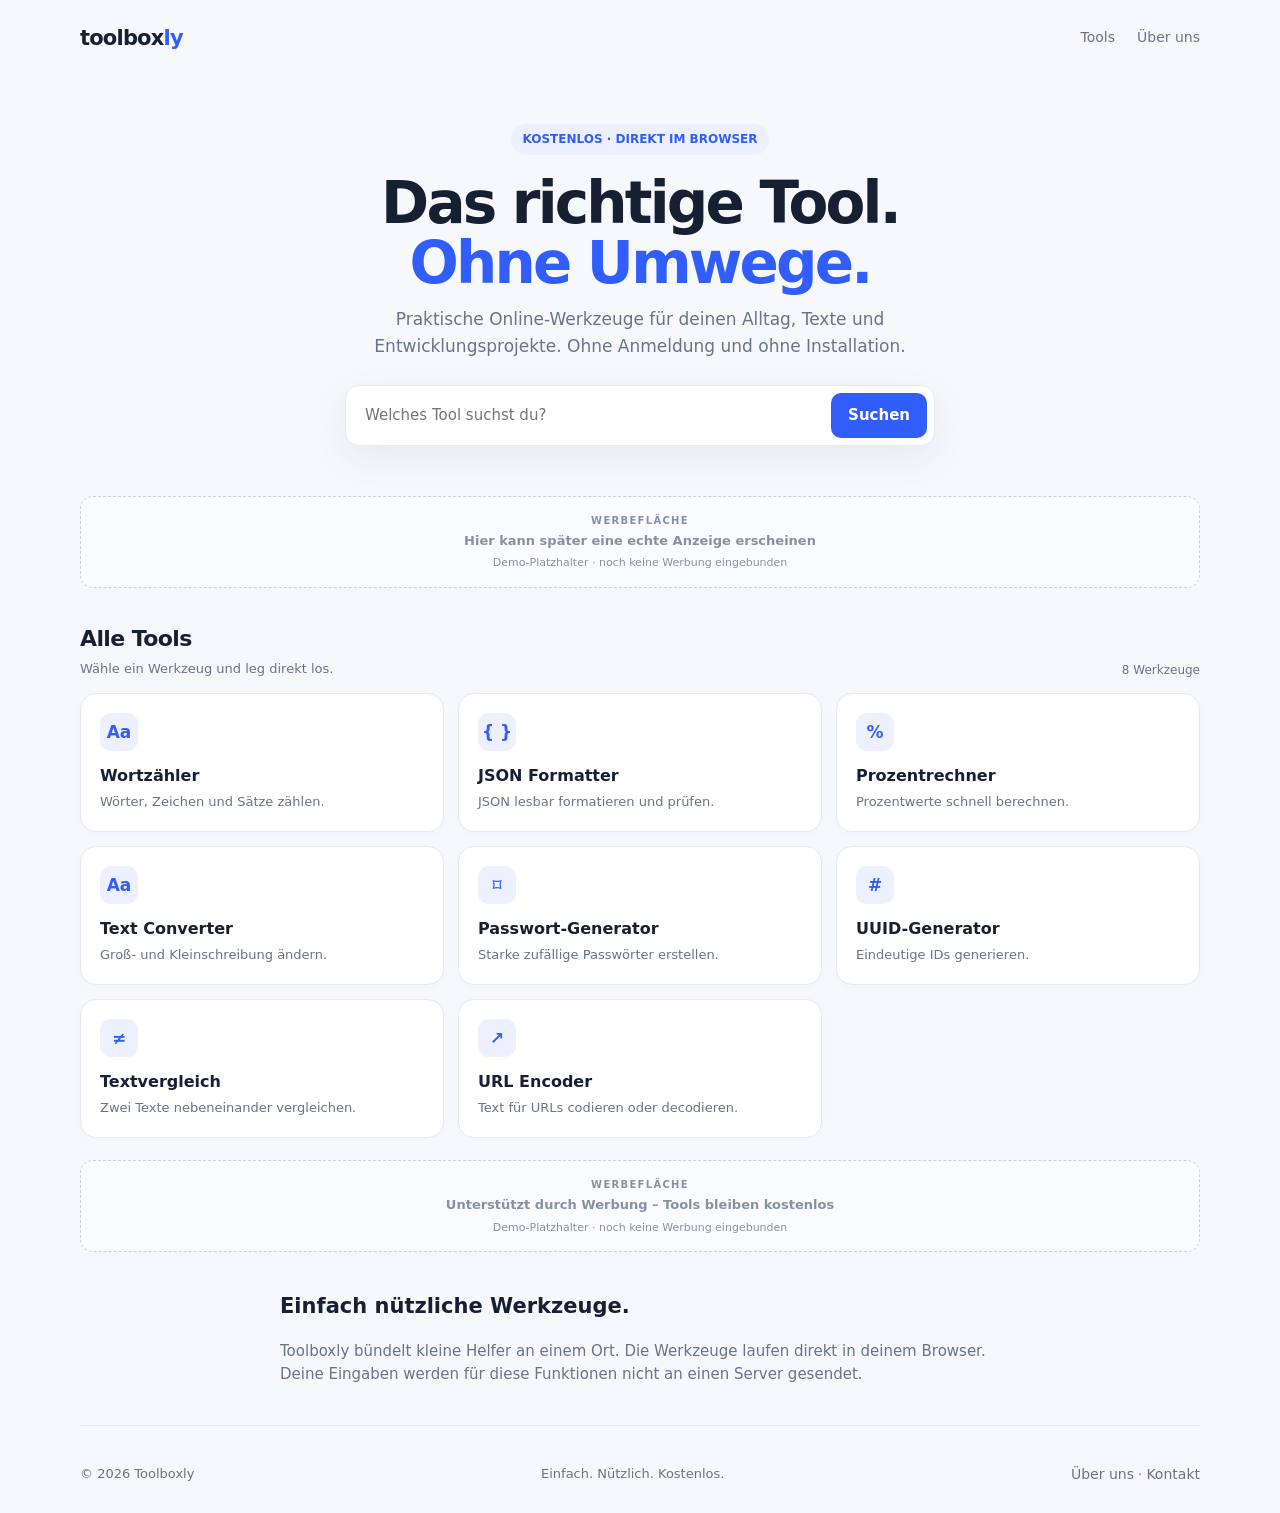
==== index.html @ 4009936c "Build initial Toolboxly tools website" ====
<!doctype html>
<html lang="de">
<head>
<meta charset="utf-8">
<meta name="viewport" content="width=device-width,initial-scale=1">
<meta name="description" content="Kostenlose Online-Tools für Text, Entwickler, Mathematik und Alltag. Direkt im Browser, ohne Anmeldung.">
<meta name="theme-color" content="#f7f8fc">
<title>Toolboxly – Kostenlose Online-Tools</title>
<style>
:root{color-scheme:light;--bg:#f7f8fc;--surface:#fff;--ink:#172033;--muted:#68748a;--line:#e5e9f1;--accent:#315efb;--accent-soft:#edf1ff;--shadow:0 12px 35px rgba(25,39,75,.07)}
*{box-sizing:border-box}body{margin:0;background:var(--bg);color:var(--ink);font:15px/1.55 Inter,ui-sans-serif,system-ui,-apple-system,BlinkMacSystemFont,"Segoe UI",sans-serif}button,input,textarea,select{font:inherit}button{cursor:pointer}.wrap{width:min(1120px,calc(100% - 36px));margin:auto}.top{height:76px;display:flex;align-items:center;justify-content:space-between}.brand{font-size:21px;font-weight:850;letter-spacing:-.8px}.brand span{color:var(--accent)}nav{display:flex;gap:22px}nav a,.footer a{color:var(--muted);text-decoration:none;font-size:14px}.hero{text-align:center;padding:48px 0 28px}.eyebrow{display:inline-flex;padding:6px 11px;border-radius:30px;background:var(--accent-soft);color:var(--accent);font-size:12px;font-weight:750}.hero h1{font-size:clamp(36px,6vw,58px);line-height:1.04;letter-spacing:-2.8px;margin:18px 0 13px}.hero p{max-width:610px;margin:0 auto;color:var(--muted);font-size:17px}.search{margin:26px auto 0;max-width:590px;display:flex;background:#fff;border:1px solid var(--line);padding:7px;border-radius:14px;box-shadow:var(--shadow)}.search input{border:0;outline:0;flex:1;min-width:0;padding:10px 12px;background:transparent}.search button,.primary{border:0;border-radius:10px;background:var(--accent);color:white;font-weight:700;padding:11px 17px}.ad{min-height:92px;border:1px dashed #cbd2df;border-radius:13px;background:#fbfcff;display:flex;flex-direction:column;align-items:center;justify-content:center;gap:3px;color:#8791a4;margin:22px auto 34px;text-align:center}.ad small{font-size:10px;letter-spacing:1.3px;font-weight:800}.ad strong{font-size:13px;font-weight:600}.section-head{display:flex;justify-content:space-between;align-items:end;margin:30px 0 14px}.section-head h2{font-size:22px;letter-spacing:-.6px;margin:0}.section-head p{margin:3px 0 0;color:var(--muted);font-size:13px}.grid{display:grid;grid-template-columns:repeat(3,1fr);gap:14px}.tool{border:1px solid var(--line);background:var(--surface);border-radius:16px;padding:19px;text-align:left;transition:.18s;box-shadow:0 2px 8px rgba(25,39,75,.02)}.tool:hover{transform:translateY(-3px);box-shadow:var(--shadow);border-color:#cbd5ff}.tool .ico{width:38px;height:38px;border-radius:11px;background:var(--accent-soft);display:grid;place-items:center;color:var(--accent);font-weight:850;font-size:17px}.tool h3{margin:13px 0 3px;font-size:16px}.tool p{margin:0;color:var(--muted);font-size:13px}.tool button{all:unset;cursor:pointer;display:block;width:100%}.panel{display:none;margin:26px 0;padding:24px;background:#fff;border:1px solid var(--line);border-radius:18px;box-shadow:var(--shadow)}.panel.open{display:block}.panel-head{display:flex;justify-content:space-between;gap:12px;align-items:center;margin-bottom:16px}.panel h2{font-size:22px;margin:0}.close{border:1px solid var(--line);background:#fff;border-radius:9px;padding:7px 11px;color:var(--muted)}.field{display:grid;gap:7px;margin:12px 0}.field label{font-weight:700;font-size:13px}.field textarea,.field input,.field select{width:100%;border:1px solid var(--line);border-radius:10px;padding:12px;background:#fff;color:var(--ink);outline-color:var(--accent)}textarea{min-height:125px;resize:vertical}.actions{display:flex;flex-wrap:wrap;gap:9px;margin-top:12px}.secondary{border:1px solid var(--line);background:#fff;color:var(--ink);border-radius:10px;padding:10px 14px;font-weight:650}.result{margin-top:13px;padding:12px;background:#f5f7fb;border-radius:10px;color:#34415a;overflow-wrap:anywhere}.hidden{display:none!important}.footer{padding:38px 0 28px;margin-top:36px;border-top:1px solid var(--line);display:flex;justify-content:space-between;gap:15px;color:var(--muted);font-size:13px}.empty{display:none;color:var(--muted);padding:24px;text-align:center}.note{color:var(--muted);font-size:12px;margin-top:10px}
@media(max-width:760px){.grid{grid-template-columns:repeat(2,1fr)}nav{gap:12px}.hero{padding-top:34px}.footer{flex-direction:column}}@media(max-width:480px){.grid{grid-template-columns:1fr}.top{height:64px}nav a{font-size:12px}.hero h1{letter-spacing:-1.8px}.ad{min-height:76px}}
</style>
</head>
<body>
<header class="wrap top"><a class="brand" href="#" style="text-decoration:none;color:inherit">toolbox<span>ly</span></a><nav><a href="#tools">Tools</a><a href="#about">Über uns</a></nav></header>
<main class="wrap">
<section class="hero"><span class="eyebrow">KOSTENLOS · DIREKT IM BROWSER</span><h1>Das richtige Tool.<br><span style="color:var(--accent)">Ohne Umwege.</span></h1><p>Praktische Online-Werkzeuge für deinen Alltag, Texte und Entwicklungsprojekte. Ohne Anmeldung und ohne Installation.</p>
<div class="search"><input id="search" type="search" placeholder="Welches Tool suchst du?" aria-label="Tools durchsuchen"><button id="searchBtn">Suchen</button></div></section>
<div class="ad" aria-label="Werbefläche"><small>WERBEFLÄCHE</small><strong>Hier kann später eine echte Anzeige erscheinen</strong><span style="font-size:11px">Demo-Platzhalter · noch keine Werbung eingebunden</span></div>
<section id="tools"><div class="section-head"><div><h2>Alle Tools</h2><p>Wähle ein Werkzeug und leg direkt los.</p></div><span id="count" style="font-size:12px;color:var(--muted)">8 Werkzeuge</span></div>
<div class="grid" id="grid">
<div class="tool" data-name="Wortzähler Text Counter"><button data-tool="words"><span class="ico">Aa</span><h3>Wortzähler</h3><p>Wörter, Zeichen und Sätze zählen.</p></button></div>
<div class="tool" data-name="JSON Formatter Entwickler Format"><button data-tool="json"><span class="ico">{ }</span><h3>JSON Formatter</h3><p>JSON lesbar formatieren und prüfen.</p></button></div>
<div class="tool" data-name="Prozentrechner Mathematik Prozent"><button data-tool="percent"><span class="ico">%</span><h3>Prozentrechner</h3><p>Prozentwerte schnell berechnen.</p></button></div>
<div class="tool" data-name="Text Converter Groß Kleinschreibung"><button data-tool="case"><span class="ico">Aa</span><h3>Text Converter</h3><p>Groß- und Kleinschreibung ändern.</p></button></div>
<div class="tool" data-name="Passwort Generator Sicherheit"><button data-tool="password"><span class="ico">⌑</span><h3>Passwort-Generator</h3><p>Starke zufällige Passwörter erstellen.</p></button></div>
<div class="tool" data-name="UUID Generator Entwickler"><button data-tool="uuid"><span class="ico">#</span><h3>UUID-Generator</h3><p>Eindeutige IDs generieren.</p></button></div>
<div class="tool" data-name="Text Vergleich Diff"><button data-tool="diff"><span class="ico">≠</span><h3>Textvergleich</h3><p>Zwei Texte nebeneinander vergleichen.</p></button></div>
<div class="tool" data-name="URL Encoder Decoder Entwickler"><button data-tool="url"><span class="ico">↗</span><h3>URL Encoder</h3><p>Text für URLs codieren oder decodieren.</p></button></div>
</div><div class="empty" id="empty">Keine passenden Tools gefunden.</div></section>
<section class="panel" id="panel" aria-live="polite"><div class="panel-head"><h2 id="panelTitle">Tool</h2><button class="close" id="close">Schließen</button></div><div id="toolBody"></div></section>
<div class="ad" aria-label="Werbefläche"><small>WERBEFLÄCHE</small><strong>Unterstützt durch Werbung – Tools bleiben kostenlos</strong><span style="font-size:11px">Demo-Platzhalter · noch keine Werbung eingebunden</span></div>
<section id="about" style="max-width:720px;margin:38px auto"><h2 style="font-size:21px">Einfach nützliche Werkzeuge.</h2><p style="color:var(--muted)">Toolboxly bündelt kleine Helfer an einem Ort. Die Werkzeuge laufen direkt in deinem Browser. Deine Eingaben werden für diese Funktionen nicht an einen Server gesendet.</p></section>
</main>
<footer class="wrap footer"><span>© <span id="year"></span> Toolboxly</span><span>Einfach. Nützlich. Kostenlos.</span><span><a href="#about">Über uns</a> · <a href="mailto:contact@example.com">Kontakt</a></span></footer>
<script>
const $=s=>document.querySelector(s);const panel=$('#panel'),body=$('#toolBody'),title=$('#panelTitle');
function field(label,id,placeholder='',area=true){return '<div class="field"><label for="'+id+'">'+label+'</label>'+(area?'<textarea id="'+id+'" placeholder="'+placeholder+'"></textarea>':'<input id="'+id+'" placeholder="'+placeholder+'">')+'</div>'}
function show(id){panel.classList.add('open');panel.scrollIntoView({behavior:'smooth',block:'start'});let html='';
const tools={
words:['Wortzähler',field('Dein Text','txt','Text hier einfügen...')+'<div class="result" id="wordResult">0 Wörter · 0 Zeichen · 0 Sätze</div>'],
json:['JSON Formatter',field('JSON-Eingabe','jsonIn','{"hello":"world"}')+'<div class="actions"><button class="primary" id="format">Formatieren</button><button class="secondary" id="minify">Minifizieren</button></div><div class="result hidden" id="jsonOut"></div>'],
percent:['Prozentrechner','<div class="field"><label for="pct">Wie viel Prozent?</label><input id="pct" type="number" value="15"></div><div class="field"><label for="base">Von welchem Wert?</label><input id="base" type="number" value="200"></div><div class="result" id="pctOut">Ergebnis: 30</div>'],
case:['Text Converter',field('Dein Text','caseIn','Text hier einfügen...')+'<div class="actions"><button class="secondary" id="upper">GROSSBUCHSTABEN</button><button class="secondary" id="lower">kleinbuchstaben</button><button class="secondary" id="titlecase">Titel-Format</button></div><div class="result hidden" id="caseOut"></div>'],
password:['Passwort-Generator','<div class="field"><label for="length">Länge (8–64)</label><input id="length" type="number" min="8" max="64" value="20"></div><div class="actions"><button class="primary" id="makePass">Passwort erstellen</button></div><div class="result" id="passOut">Dein Passwort erscheint hier.</div>'],
uuid:['UUID-Generator','<div class="actions"><button class="primary" id="makeUuid">UUID erstellen</button></div><div class="result" id="uuidOut">Noch keine UUID erstellt.</div>'],
diff:['Textvergleich',field('Erster Text','diffA','Ersten Text einfügen...')+field('Zweiter Text','diffB','Zweiten Text einfügen...')+'<div class="actions"><button class="primary" id="compare">Vergleichen</button></div><div class="result" id="diffOut">Füge zwei Texte ein.</div>'],
url:['URL Encoder','<div class="field"><label for="urlIn">Text oder URL</label><textarea id="urlIn" placeholder="Text eingeben..."></textarea></div><div class="actions"><button class="primary" id="encode">Codieren</button><button class="secondary" id="decode">Decodieren</button></div><div class="result hidden" id="urlOut"></div>']
};
title.textContent=tools[id][0];body.innerHTML=tools[id][1];const el=x=>document.getElementById(x);
if(id==='words'){el('txt').addEventListener('input',()=>{let t=el('txt').value.trim();el('wordResult').textContent=(t?t.split(/\s+/).length:0)+' Wörter · '+el('txt').value.length+' Zeichen · '+(t?(t.match(/[.!?]+(?=\s|$)/g)||[]).length:0)+' Sätze'})}
if(id==='percent'){const calc=()=>el('pctOut').textContent='Ergebnis: '+((Number(el('pct').value)||0)*(Number(el('base').value)||0)/100).toLocaleString('de-DE');el('pct').oninput=el('base').oninput=calc}
if(id==='json'){const run=min=>{try{let v=JSON.parse(el('jsonIn').value);el('jsonOut').textContent=JSON.stringify(v,null,min?0:2);el('jsonOut').classList.remove('hidden')}catch(e){el('jsonOut').textContent='Ungültiges JSON: '+e.message;el('jsonOut').classList.remove('hidden')}};el('format').onclick=()=>run(false);el('minify').onclick=()=>run(true)}
if(id==='case'){const out=el('caseOut'),v=()=>el('caseIn').value;[['upper',()=>v().toLocaleUpperCase('de')],['lower',()=>v().toLocaleLowerCase('de')],['titlecase',()=>v().toLocaleLowerCase('de').replace(/\b\p{L}/gu,c=>c.toLocaleUpperCase('de'))]].forEach(([b,f])=>el(b).onclick=()=>{out.textContent=f();out.classList.remove('hidden')})}
if(id==='password'){el('makePass').onclick=()=>{let n=Math.max(8,Math.min(64,Number(el('length').value)||20)),chars='ABCDEFGHJKLMNPQRSTUVWXYZabcdefghijkmnopqrstuvwxyz23456789!@#$%&*+-_',a=new Uint32Array(n);crypto.getRandomValues(a);el('passOut').textContent=Array.from(a,x=>chars[x%chars.length]).join('')}}
if(id==='uuid'){el('makeUuid').onclick=()=>el('uuidOut').textContent=crypto.randomUUID()}
if(id==='url'){const out=el('urlOut');el('encode').onclick=()=>{out.textContent=encodeURIComponent(el('urlIn').value);out.classList.remove('hidden')};el('decode').onclick=()=>{try{out.textContent=decodeURIComponent(el('urlIn').value);out.classList.remove('hidden')}catch{out.textContent='Ungültige codierte Eingabe';out.classList.remove('hidden')}}}
if(id==='diff'){el('compare').onclick=()=>{let a=el('diffA').value.split('\n'),b=el('diffB').value.split('\n'),max=Math.max(a.length,b.length),rows=[];for(let i=0;i<max;i++){if(a[i]===b[i])rows.push('<div> '+escapeHtml(a[i]||'')+'</div>');else{if(a[i]!==undefined)rows.push('<div style="color:#b42318">− '+escapeHtml(a[i])+'</div>');if(b[i]!==undefined)rows.push('<div style="color:#087443">+ '+escapeHtml(b[i])+'</div>')}}el('diffOut').innerHTML=rows.join('')||'Beide Texte sind leer.'}}
}
function escapeHtml(s){return s.replace(/[&<>"']/g,c=>({'&':'&amp;','<':'&lt;','>':'&gt;','"':'&quot;',"'":'&#39;'}[c]))}
document.querySelectorAll('[data-tool]').forEach(b=>b.addEventListener('click',()=>show(b.dataset.tool)));
$('#close').onclick=()=>panel.classList.remove('open');
function filter(){let q=$('#search').value.toLocaleLowerCase('de'),shown=0;document.querySelectorAll('.tool').forEach(c=>{let ok=c.dataset.name.toLocaleLowerCase('de').includes(q);c.classList.toggle('hidden',!ok);if(ok)shown++});$('#empty').style.display=shown?'none':'block';$('#count').textContent=shown+' Werkzeuge'}
$('#search').addEventListener('input',filter);$('#searchBtn').onclick=filter;$('#year').textContent=new Date().getFullYear();
</script>
</body></html>
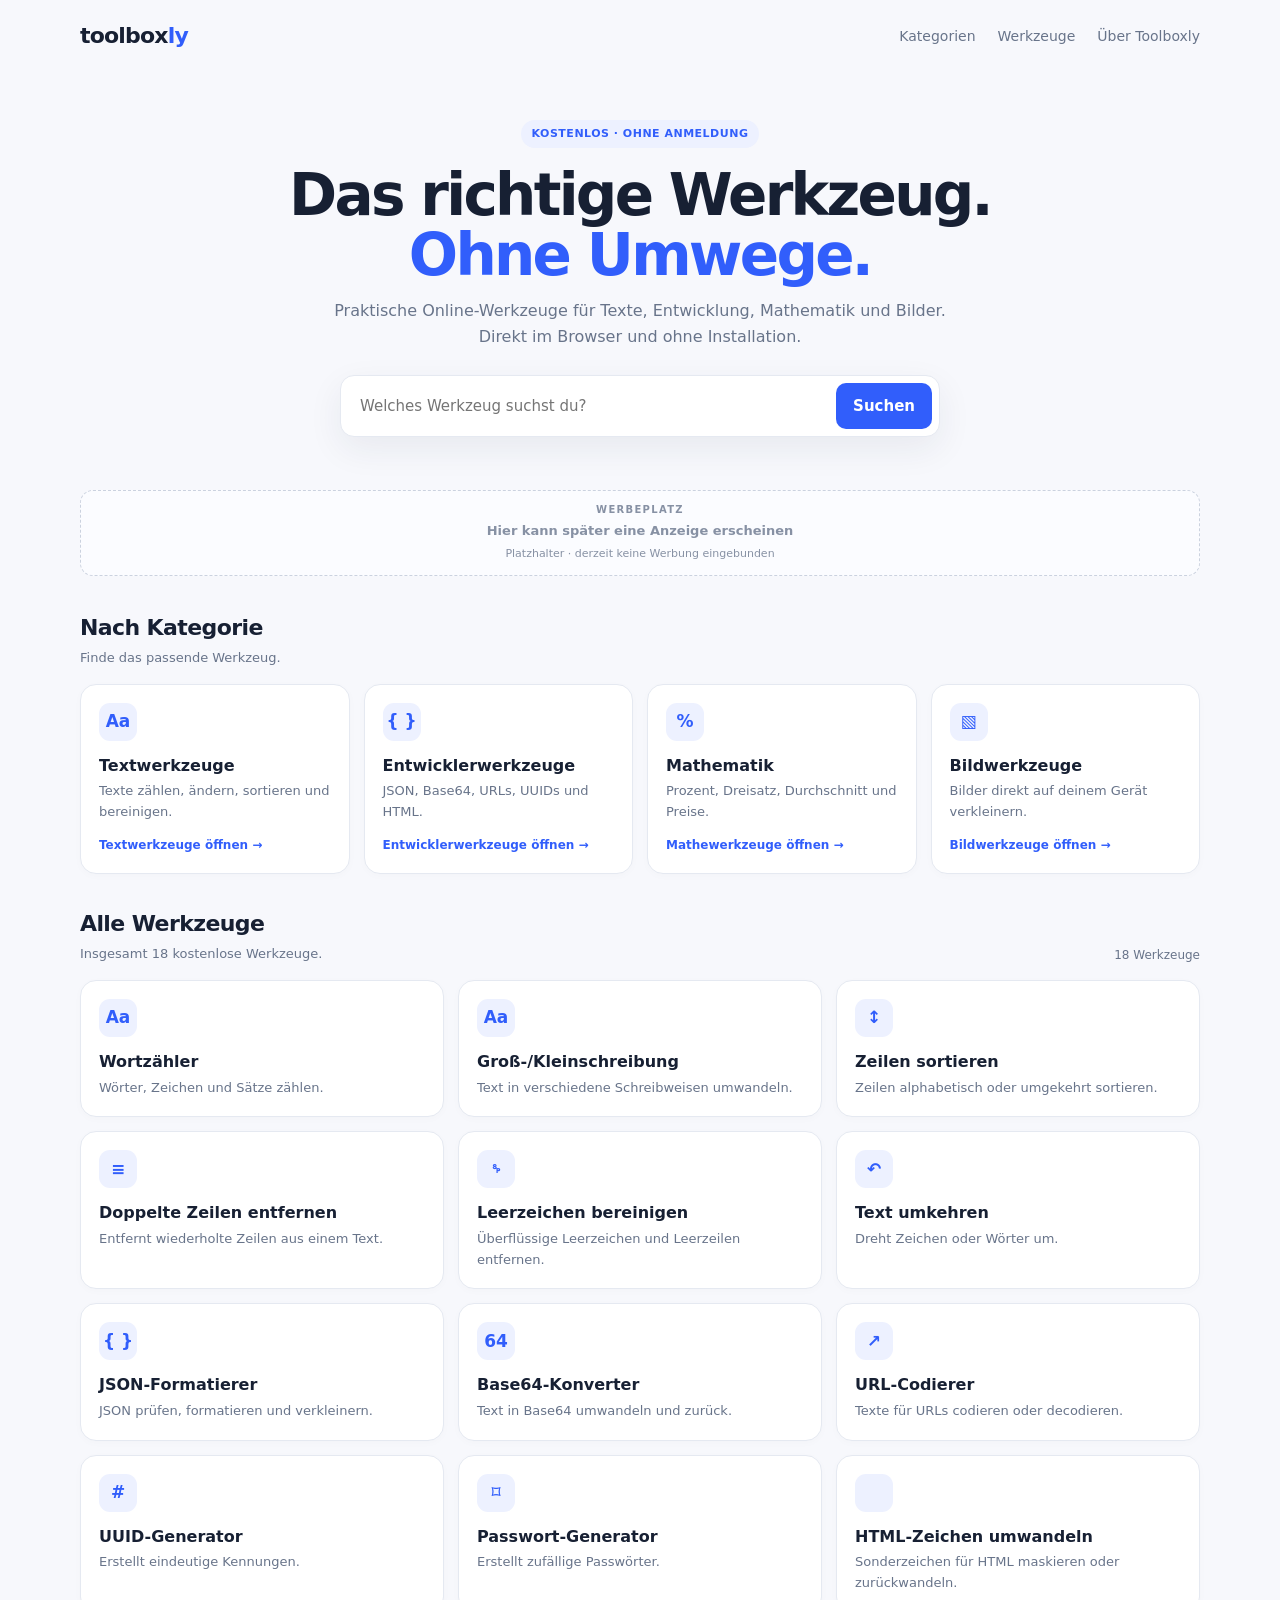
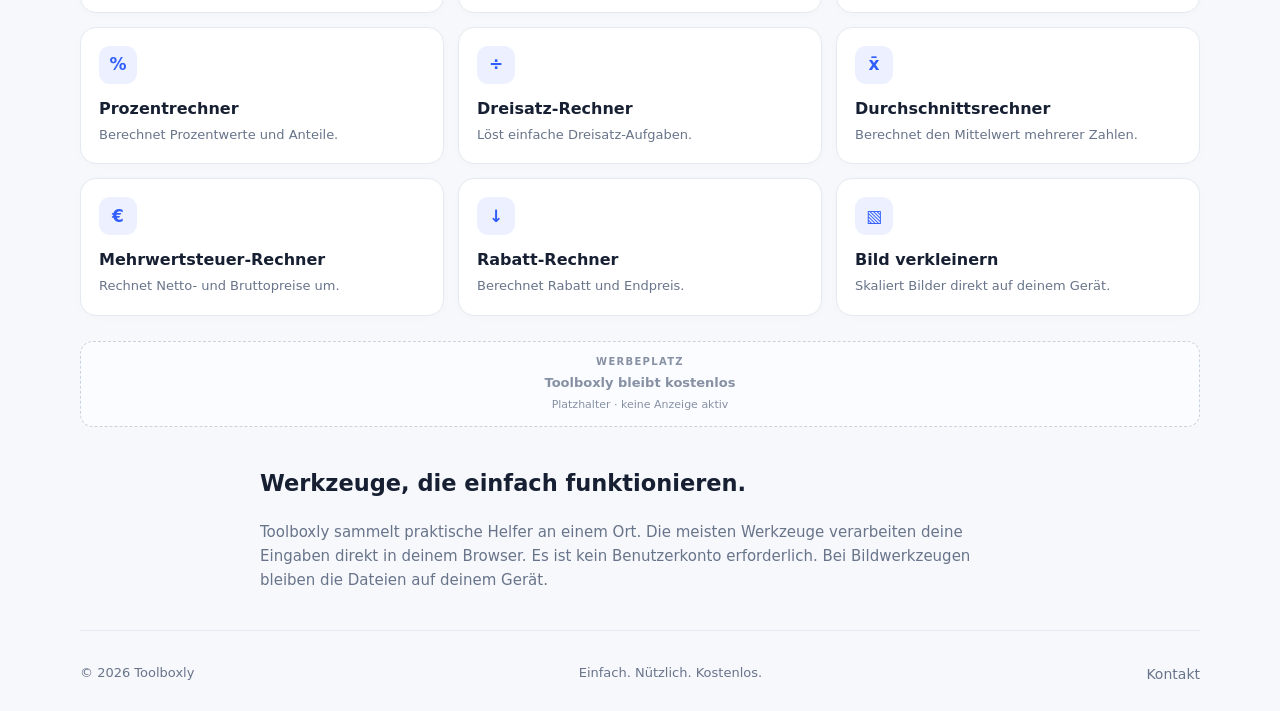
==== commit ac3b3714: "Baue Toolboxly mit deutschen Kategorien und Suchseite aus" ====
--- a/index.html
+++ b/index.html
@@ -1,67 +1 @@
-<!doctype html>
-<html lang="de">
-<head>
-<meta charset="utf-8">
-<meta name="viewport" content="width=device-width,initial-scale=1">
-<meta name="description" content="Kostenlose Online-Tools für Text, Entwickler, Mathematik und Alltag. Direkt im Browser, ohne Anmeldung.">
-<meta name="theme-color" content="#f7f8fc">
-<title>Toolboxly – Kostenlose Online-Tools</title>
-<style>
-:root{color-scheme:light;--bg:#f7f8fc;--surface:#fff;--ink:#172033;--muted:#68748a;--line:#e5e9f1;--accent:#315efb;--accent-soft:#edf1ff;--shadow:0 12px 35px rgba(25,39,75,.07)}
-*{box-sizing:border-box}body{margin:0;background:var(--bg);color:var(--ink);font:15px/1.55 Inter,ui-sans-serif,system-ui,-apple-system,BlinkMacSystemFont,"Segoe UI",sans-serif}button,input,textarea,select{font:inherit}button{cursor:pointer}.wrap{width:min(1120px,calc(100% - 36px));margin:auto}.top{height:76px;display:flex;align-items:center;justify-content:space-between}.brand{font-size:21px;font-weight:850;letter-spacing:-.8px}.brand span{color:var(--accent)}nav{display:flex;gap:22px}nav a,.footer a{color:var(--muted);text-decoration:none;font-size:14px}.hero{text-align:center;padding:48px 0 28px}.eyebrow{display:inline-flex;padding:6px 11px;border-radius:30px;background:var(--accent-soft);color:var(--accent);font-size:12px;font-weight:750}.hero h1{font-size:clamp(36px,6vw,58px);line-height:1.04;letter-spacing:-2.8px;margin:18px 0 13px}.hero p{max-width:610px;margin:0 auto;color:var(--muted);font-size:17px}.search{margin:26px auto 0;max-width:590px;display:flex;background:#fff;border:1px solid var(--line);padding:7px;border-radius:14px;box-shadow:var(--shadow)}.search input{border:0;outline:0;flex:1;min-width:0;padding:10px 12px;background:transparent}.search button,.primary{border:0;border-radius:10px;background:var(--accent);color:white;font-weight:700;padding:11px 17px}.ad{min-height:92px;border:1px dashed #cbd2df;border-radius:13px;background:#fbfcff;display:flex;flex-direction:column;align-items:center;justify-content:center;gap:3px;color:#8791a4;margin:22px auto 34px;text-align:center}.ad small{font-size:10px;letter-spacing:1.3px;font-weight:800}.ad strong{font-size:13px;font-weight:600}.section-head{display:flex;justify-content:space-between;align-items:end;margin:30px 0 14px}.section-head h2{font-size:22px;letter-spacing:-.6px;margin:0}.section-head p{margin:3px 0 0;color:var(--muted);font-size:13px}.grid{display:grid;grid-template-columns:repeat(3,1fr);gap:14px}.tool{border:1px solid var(--line);background:var(--surface);border-radius:16px;padding:19px;text-align:left;transition:.18s;box-shadow:0 2px 8px rgba(25,39,75,.02)}.tool:hover{transform:translateY(-3px);box-shadow:var(--shadow);border-color:#cbd5ff}.tool .ico{width:38px;height:38px;border-radius:11px;background:var(--accent-soft);display:grid;place-items:center;color:var(--accent);font-weight:850;font-size:17px}.tool h3{margin:13px 0 3px;font-size:16px}.tool p{margin:0;color:var(--muted);font-size:13px}.tool button{all:unset;cursor:pointer;display:block;width:100%}.panel{display:none;margin:26px 0;padding:24px;background:#fff;border:1px solid var(--line);border-radius:18px;box-shadow:var(--shadow)}.panel.open{display:block}.panel-head{display:flex;justify-content:space-between;gap:12px;align-items:center;margin-bottom:16px}.panel h2{font-size:22px;margin:0}.close{border:1px solid var(--line);background:#fff;border-radius:9px;padding:7px 11px;color:var(--muted)}.field{display:grid;gap:7px;margin:12px 0}.field label{font-weight:700;font-size:13px}.field textarea,.field input,.field select{width:100%;border:1px solid var(--line);border-radius:10px;padding:12px;background:#fff;color:var(--ink);outline-color:var(--accent)}textarea{min-height:125px;resize:vertical}.actions{display:flex;flex-wrap:wrap;gap:9px;margin-top:12px}.secondary{border:1px solid var(--line);background:#fff;color:var(--ink);border-radius:10px;padding:10px 14px;font-weight:650}.result{margin-top:13px;padding:12px;background:#f5f7fb;border-radius:10px;color:#34415a;overflow-wrap:anywhere}.hidden{display:none!important}.footer{padding:38px 0 28px;margin-top:36px;border-top:1px solid var(--line);display:flex;justify-content:space-between;gap:15px;color:var(--muted);font-size:13px}.empty{display:none;color:var(--muted);padding:24px;text-align:center}.note{color:var(--muted);font-size:12px;margin-top:10px}
-@media(max-width:760px){.grid{grid-template-columns:repeat(2,1fr)}nav{gap:12px}.hero{padding-top:34px}.footer{flex-direction:column}}@media(max-width:480px){.grid{grid-template-columns:1fr}.top{height:64px}nav a{font-size:12px}.hero h1{letter-spacing:-1.8px}.ad{min-height:76px}}
-</style>
-</head>
-<body>
-<header class="wrap top"><a class="brand" href="#" style="text-decoration:none;color:inherit">toolbox<span>ly</span></a><nav><a href="#tools">Tools</a><a href="#about">Über uns</a></nav></header>
-<main class="wrap">
-<section class="hero"><span class="eyebrow">KOSTENLOS · DIREKT IM BROWSER</span><h1>Das richtige Tool.<br><span style="color:var(--accent)">Ohne Umwege.</span></h1><p>Praktische Online-Werkzeuge für deinen Alltag, Texte und Entwicklungsprojekte. Ohne Anmeldung und ohne Installation.</p>
-<div class="search"><input id="search" type="search" placeholder="Welches Tool suchst du?" aria-label="Tools durchsuchen"><button id="searchBtn">Suchen</button></div></section>
-<div class="ad" aria-label="Werbefläche"><small>WERBEFLÄCHE</small><strong>Hier kann später eine echte Anzeige erscheinen</strong><span style="font-size:11px">Demo-Platzhalter · noch keine Werbung eingebunden</span></div>
-<section id="tools"><div class="section-head"><div><h2>Alle Tools</h2><p>Wähle ein Werkzeug und leg direkt los.</p></div><span id="count" style="font-size:12px;color:var(--muted)">8 Werkzeuge</span></div>
-<div class="grid" id="grid">
-<div class="tool" data-name="Wortzähler Text Counter"><button data-tool="words"><span class="ico">Aa</span><h3>Wortzähler</h3><p>Wörter, Zeichen und Sätze zählen.</p></button></div>
-<div class="tool" data-name="JSON Formatter Entwickler Format"><button data-tool="json"><span class="ico">{ }</span><h3>JSON Formatter</h3><p>JSON lesbar formatieren und prüfen.</p></button></div>
-<div class="tool" data-name="Prozentrechner Mathematik Prozent"><button data-tool="percent"><span class="ico">%</span><h3>Prozentrechner</h3><p>Prozentwerte schnell berechnen.</p></button></div>
-<div class="tool" data-name="Text Converter Groß Kleinschreibung"><button data-tool="case"><span class="ico">Aa</span><h3>Text Converter</h3><p>Groß- und Kleinschreibung ändern.</p></button></div>
-<div class="tool" data-name="Passwort Generator Sicherheit"><button data-tool="password"><span class="ico">⌑</span><h3>Passwort-Generator</h3><p>Starke zufällige Passwörter erstellen.</p></button></div>
-<div class="tool" data-name="UUID Generator Entwickler"><button data-tool="uuid"><span class="ico">#</span><h3>UUID-Generator</h3><p>Eindeutige IDs generieren.</p></button></div>
-<div class="tool" data-name="Text Vergleich Diff"><button data-tool="diff"><span class="ico">≠</span><h3>Textvergleich</h3><p>Zwei Texte nebeneinander vergleichen.</p></button></div>
-<div class="tool" data-name="URL Encoder Decoder Entwickler"><button data-tool="url"><span class="ico">↗</span><h3>URL Encoder</h3><p>Text für URLs codieren oder decodieren.</p></button></div>
-</div><div class="empty" id="empty">Keine passenden Tools gefunden.</div></section>
-<section class="panel" id="panel" aria-live="polite"><div class="panel-head"><h2 id="panelTitle">Tool</h2><button class="close" id="close">Schließen</button></div><div id="toolBody"></div></section>
-<div class="ad" aria-label="Werbefläche"><small>WERBEFLÄCHE</small><strong>Unterstützt durch Werbung – Tools bleiben kostenlos</strong><span style="font-size:11px">Demo-Platzhalter · noch keine Werbung eingebunden</span></div>
-<section id="about" style="max-width:720px;margin:38px auto"><h2 style="font-size:21px">Einfach nützliche Werkzeuge.</h2><p style="color:var(--muted)">Toolboxly bündelt kleine Helfer an einem Ort. Die Werkzeuge laufen direkt in deinem Browser. Deine Eingaben werden für diese Funktionen nicht an einen Server gesendet.</p></section>
-</main>
-<footer class="wrap footer"><span>© <span id="year"></span> Toolboxly</span><span>Einfach. Nützlich. Kostenlos.</span><span><a href="#about">Über uns</a> · <a href="mailto:contact@example.com">Kontakt</a></span></footer>
-<script>
-const $=s=>document.querySelector(s);const panel=$('#panel'),body=$('#toolBody'),title=$('#panelTitle');
-function field(label,id,placeholder='',area=true){return '<div class="field"><label for="'+id+'">'+label+'</label>'+(area?'<textarea id="'+id+'" placeholder="'+placeholder+'"></textarea>':'<input id="'+id+'" placeholder="'+placeholder+'">')+'</div>'}
-function show(id){panel.classList.add('open');panel.scrollIntoView({behavior:'smooth',block:'start'});let html='';
-const tools={
-words:['Wortzähler',field('Dein Text','txt','Text hier einfügen...')+'<div class="result" id="wordResult">0 Wörter · 0 Zeichen · 0 Sätze</div>'],
-json:['JSON Formatter',field('JSON-Eingabe','jsonIn','{"hello":"world"}')+'<div class="actions"><button class="primary" id="format">Formatieren</button><button class="secondary" id="minify">Minifizieren</button></div><div class="result hidden" id="jsonOut"></div>'],
-percent:['Prozentrechner','<div class="field"><label for="pct">Wie viel Prozent?</label><input id="pct" type="number" value="15"></div><div class="field"><label for="base">Von welchem Wert?</label><input id="base" type="number" value="200"></div><div class="result" id="pctOut">Ergebnis: 30</div>'],
-case:['Text Converter',field('Dein Text','caseIn','Text hier einfügen...')+'<div class="actions"><button class="secondary" id="upper">GROSSBUCHSTABEN</button><button class="secondary" id="lower">kleinbuchstaben</button><button class="secondary" id="titlecase">Titel-Format</button></div><div class="result hidden" id="caseOut"></div>'],
-password:['Passwort-Generator','<div class="field"><label for="length">Länge (8–64)</label><input id="length" type="number" min="8" max="64" value="20"></div><div class="actions"><button class="primary" id="makePass">Passwort erstellen</button></div><div class="result" id="passOut">Dein Passwort erscheint hier.</div>'],
-uuid:['UUID-Generator','<div class="actions"><button class="primary" id="makeUuid">UUID erstellen</button></div><div class="result" id="uuidOut">Noch keine UUID erstellt.</div>'],
-diff:['Textvergleich',field('Erster Text','diffA','Ersten Text einfügen...')+field('Zweiter Text','diffB','Zweiten Text einfügen...')+'<div class="actions"><button class="primary" id="compare">Vergleichen</button></div><div class="result" id="diffOut">Füge zwei Texte ein.</div>'],
-url:['URL Encoder','<div class="field"><label for="urlIn">Text oder URL</label><textarea id="urlIn" placeholder="Text eingeben..."></textarea></div><div class="actions"><button class="primary" id="encode">Codieren</button><button class="secondary" id="decode">Decodieren</button></div><div class="result hidden" id="urlOut"></div>']
-};
-title.textContent=tools[id][0];body.innerHTML=tools[id][1];const el=x=>document.getElementById(x);
-if(id==='words'){el('txt').addEventListener('input',()=>{let t=el('txt').value.trim();el('wordResult').textContent=(t?t.split(/\s+/).length:0)+' Wörter · '+el('txt').value.length+' Zeichen · '+(t?(t.match(/[.!?]+(?=\s|$)/g)||[]).length:0)+' Sätze'})}
-if(id==='percent'){const calc=()=>el('pctOut').textContent='Ergebnis: '+((Number(el('pct').value)||0)*(Number(el('base').value)||0)/100).toLocaleString('de-DE');el('pct').oninput=el('base').oninput=calc}
-if(id==='json'){const run=min=>{try{let v=JSON.parse(el('jsonIn').value);el('jsonOut').textContent=JSON.stringify(v,null,min?0:2);el('jsonOut').classList.remove('hidden')}catch(e){el('jsonOut').textContent='Ungültiges JSON: '+e.message;el('jsonOut').classList.remove('hidden')}};el('format').onclick=()=>run(false);el('minify').onclick=()=>run(true)}
-if(id==='case'){const out=el('caseOut'),v=()=>el('caseIn').value;[['upper',()=>v().toLocaleUpperCase('de')],['lower',()=>v().toLocaleLowerCase('de')],['titlecase',()=>v().toLocaleLowerCase('de').replace(/\b\p{L}/gu,c=>c.toLocaleUpperCase('de'))]].forEach(([b,f])=>el(b).onclick=()=>{out.textContent=f();out.classList.remove('hidden')})}
-if(id==='password'){el('makePass').onclick=()=>{let n=Math.max(8,Math.min(64,Number(el('length').value)||20)),chars='ABCDEFGHJKLMNPQRSTUVWXYZabcdefghijkmnopqrstuvwxyz23456789!@#$%&*+-_',a=new Uint32Array(n);crypto.getRandomValues(a);el('passOut').textContent=Array.from(a,x=>chars[x%chars.length]).join('')}}
-if(id==='uuid'){el('makeUuid').onclick=()=>el('uuidOut').textContent=crypto.randomUUID()}
-if(id==='url'){const out=el('urlOut');el('encode').onclick=()=>{out.textContent=encodeURIComponent(el('urlIn').value);out.classList.remove('hidden')};el('decode').onclick=()=>{try{out.textContent=decodeURIComponent(el('urlIn').value);out.classList.remove('hidden')}catch{out.textContent='Ungültige codierte Eingabe';out.classList.remove('hidden')}}}
-if(id==='diff'){el('compare').onclick=()=>{let a=el('diffA').value.split('\n'),b=el('diffB').value.split('\n'),max=Math.max(a.length,b.length),rows=[];for(let i=0;i<max;i++){if(a[i]===b[i])rows.push('<div> '+escapeHtml(a[i]||'')+'</div>');else{if(a[i]!==undefined)rows.push('<div style="color:#b42318">− '+escapeHtml(a[i])+'</div>');if(b[i]!==undefined)rows.push('<div style="color:#087443">+ '+escapeHtml(b[i])+'</div>')}}el('diffOut').innerHTML=rows.join('')||'Beide Texte sind leer.'}}
-}
-function escapeHtml(s){return s.replace(/[&<>"']/g,c=>({'&':'&amp;','<':'&lt;','>':'&gt;','"':'&quot;',"'":'&#39;'}[c]))}
-document.querySelectorAll('[data-tool]').forEach(b=>b.addEventListener('click',()=>show(b.dataset.tool)));
-$('#close').onclick=()=>panel.classList.remove('open');
-function filter(){let q=$('#search').value.toLocaleLowerCase('de'),shown=0;document.querySelectorAll('.tool').forEach(c=>{let ok=c.dataset.name.toLocaleLowerCase('de').includes(q);c.classList.toggle('hidden',!ok);if(ok)shown++});$('#empty').style.display=shown?'none':'block';$('#count').textContent=shown+' Werkzeuge'}
-$('#search').addEventListener('input',filter);$('#searchBtn').onclick=filter;$('#year').textContent=new Date().getFullYear();
-</script>
-</body></html>+<!doctype html><html lang="de"><head><meta charset="utf-8"><meta name="viewport" content="width=device-width,initial-scale=1"><meta name="description" content="Kostenlose Online-Werkzeuge für Texte, Entwickler, Mathematik und Bilder. Ohne Anmeldung direkt im Browser."><meta name="theme-color" content="#f7f8fc"><title>Toolboxly – Kostenlose Online-Tools</title><link rel="stylesheet" href="assets/css/style.css"></head><body><header class="wrap top"><a class="brand" href="index.html">toolbox<span>ly</span></a><nav><a href="#kategorien">Kategorien</a><a href="#werkzeuge">Werkzeuge</a><a href="#info">Über Toolboxly</a></nav></header><main class="wrap"><section class="hero"><span class="eyebrow">KOSTENLOS · OHNE ANMELDUNG</span><h1>Das richtige Werkzeug.<br><span style="color:var(--accent)">Ohne Umwege.</span></h1><p>Praktische Online-Werkzeuge für Texte, Entwicklung, Mathematik und Bilder. Direkt im Browser und ohne Installation.</p><div class="search"><input id="search" type="search" placeholder="Welches Werkzeug suchst du?" aria-label="Werkzeuge durchsuchen"><button type="button" onclick="document.querySelector('#werkzeuge').scrollIntoView({behavior:'smooth'})">Suchen</button></div></section><div class="ad"><small>WERBEPLATZ</small><strong>Hier kann später eine Anzeige erscheinen</strong><span style="font-size:11px">Platzhalter · derzeit keine Werbung eingebunden</span></div><section id="kategorien"><div class="section-head"><div><h2>Nach Kategorie</h2><p>Finde das passende Werkzeug.</p></div></div><div class="category-grid"><a class="category" href="tools/text/index.html"><span class="ico">Aa</span><h3>Textwerkzeuge</h3><p>Texte zählen, ändern, sortieren und bereinigen.</p><span class="arrow">Textwerkzeuge öffnen →</span></a><a class="category" href="tools/entwickler/index.html"><span class="ico">{ }</span><h3>Entwicklerwerkzeuge</h3><p>JSON, Base64, URLs, UUIDs und HTML.</p><span class="arrow">Entwicklerwerkzeuge öffnen →</span></a><a class="category" href="tools/mathematik/index.html"><span class="ico">%</span><h3>Mathematik</h3><p>Prozent, Dreisatz, Durchschnitt und Preise.</p><span class="arrow">Mathewerkzeuge öffnen →</span></a><a class="category" href="tools/bilder/index.html"><span class="ico">▧</span><h3>Bildwerkzeuge</h3><p>Bilder direkt auf deinem Gerät verkleinern.</p><span class="arrow">Bildwerkzeuge öffnen →</span></a></div></section><section id="werkzeuge"><div class="section-head"><div><h2>Alle Werkzeuge</h2><p>Insgesamt 18 kostenlose Werkzeuge.</p></div><span id="count" style="font-size:12px;color:var(--muted)">18 Werkzeuge</span></div><div class="grid" id="toolGrid"></div><div class="empty" id="empty">Keine passenden Werkzeuge gefunden.</div></section><section class="panel" id="panel" aria-live="polite"><div class="panel-head"><h2 id="panelTitle">Werkzeug</h2><button class="close" id="close">Schließen</button></div><div id="toolBody"></div></section><div class="ad"><small>WERBEPLATZ</small><strong>Toolboxly bleibt kostenlos</strong><span style="font-size:11px">Platzhalter · keine Anzeige aktiv</span></div><section id="info" style="max-width:760px;margin:38px auto"><h2>Werkzeuge, die einfach funktionieren.</h2><p style="color:var(--muted)">Toolboxly sammelt praktische Helfer an einem Ort. Die meisten Werkzeuge verarbeiten deine Eingaben direkt in deinem Browser. Es ist kein Benutzerkonto erforderlich. Bei Bildwerkzeugen bleiben die Dateien auf deinem Gerät.</p></section></main><footer class="wrap footer"><span>© <span id="year"></span> Toolboxly</span><span>Einfach. Nützlich. Kostenlos.</span><span><a class="muted-link" href="mailto:kontakt@toolboxly.example">Kontakt</a></span></footer><script src="assets/js/app.js"></script></body></html>
--- a/assets/css/style.css
+++ b/assets/css/style.css
@@ -0,0 +1 @@
+:root{color-scheme:light;--bg:#f7f8fc;--surface:#fff;--ink:#172033;--muted:#68748a;--line:#e5e9f1;--accent:#315efb;--soft:#edf1ff;--shadow:0 12px 35px rgba(25,39,75,.07)}*{box-sizing:border-box}body{margin:0;background:var(--bg);color:var(--ink);font:15px/1.6 Inter,system-ui,-apple-system,BlinkMacSystemFont,"Segoe UI",sans-serif}a{color:inherit}button,input,textarea,select{font:inherit}button{cursor:pointer}.wrap{width:min(1120px,calc(100% - 36px));margin:auto}.top{height:72px;display:flex;align-items:center;justify-content:space-between}.brand{font-size:22px;font-weight:850;letter-spacing:-.8px;text-decoration:none}.brand span{color:var(--accent)}nav{display:flex;gap:22px}nav a,.muted-link{color:var(--muted);text-decoration:none;font-size:14px}.hero{text-align:center;padding:48px 0 28px}.eyebrow{display:inline-flex;padding:5px 11px;border-radius:30px;background:var(--soft);color:var(--accent);font-size:11px;font-weight:800;letter-spacing:.5px}.hero h1{font-size:clamp(36px,6vw,58px);line-height:1.05;letter-spacing:-2.7px;margin:17px 0 12px}.hero p{max-width:650px;margin:0 auto;color:var(--muted);font-size:16px}.search{margin:25px auto 0;max-width:600px;display:flex;background:#fff;border:1px solid var(--line);padding:7px;border-radius:14px;box-shadow:var(--shadow)}.search input{border:0;outline:0;flex:1;min-width:0;padding:10px 12px;background:transparent}.primary,.search button{border:0;border-radius:10px;background:var(--accent);color:white;font-weight:700;padding:11px 17px}.ad{min-height:86px;border:1px dashed #cbd2df;border-radius:13px;background:#fbfcff;display:flex;flex-direction:column;align-items:center;justify-content:center;gap:3px;color:#8791a4;margin:25px auto 34px;text-align:center}.ad small{font-size:10px;letter-spacing:1.3px;font-weight:800}.ad strong{font-size:13px;font-weight:600}.section-head{display:flex;justify-content:space-between;align-items:end;margin:32px 0 15px}.section-head h2{font-size:22px;letter-spacing:-.6px;margin:0}.section-head p{margin:3px 0 0;color:var(--muted);font-size:13px}.grid{display:grid;grid-template-columns:repeat(3,1fr);gap:14px}.category-grid{display:grid;grid-template-columns:repeat(4,1fr);gap:14px}.tool,.category{border:1px solid var(--line);background:var(--surface);border-radius:16px;padding:18px;text-align:left;transition:.18s;box-shadow:0 2px 8px rgba(25,39,75,.02);text-decoration:none;display:block}.tool:hover,.category:hover{transform:translateY(-3px);box-shadow:var(--shadow);border-color:#cbd5ff}.tool button{all:unset;cursor:pointer;display:block;width:100%}.ico{width:38px;height:38px;border-radius:11px;background:var(--soft);display:grid;place-items:center;color:var(--accent);font-weight:850;font-size:17px}.tool h3,.category h3{margin:12px 0 3px;font-size:16px}.tool p,.category p{margin:0;color:var(--muted);font-size:13px}.category .arrow{display:block;color:var(--accent);font-size:12px;font-weight:750;margin-top:13px}.panel{display:none;margin:26px 0;padding:24px;background:#fff;border:1px solid var(--line);border-radius:18px;box-shadow:var(--shadow)}.panel.open{display:block}.panel-head{display:flex;justify-content:space-between;gap:12px;align-items:center;margin-bottom:16px}.panel h2{font-size:22px;margin:0}.close,.secondary{border:1px solid var(--line);background:#fff;border-radius:10px;padding:9px 13px;color:var(--muted)}.field{display:grid;gap:7px;margin:12px 0}.field label{font-weight:700;font-size:13px}.field textarea,.field input,.field select{width:100%;border:1px solid var(--line);border-radius:10px;padding:12px;background:#fff;color:var(--ink);outline-color:var(--accent)}textarea{min-height:125px;resize:vertical}.actions{display:flex;flex-wrap:wrap;gap:9px;margin-top:12px}.result{margin-top:13px;padding:13px;background:#f5f7fb;border-radius:10px;color:#34415a;overflow-wrap:anywhere;white-space:pre-wrap}.empty{display:none;color:var(--muted);padding:24px;text-align:center}.footer{padding:32px 0 26px;margin-top:38px;border-top:1px solid var(--line);display:flex;justify-content:space-between;gap:15px;color:var(--muted);font-size:13px}.breadcrumbs{color:var(--muted);font-size:13px;margin-top:20px}.breadcrumbs a{color:var(--accent);text-decoration:none}.page-title{padding:25px 0 8px}.page-title h1{font-size:36px;letter-spacing:-1.5px;margin:5px 0}.page-title p{color:var(--muted);margin:0}.note{color:var(--muted);font-size:12px;margin-top:10px}.hidden{display:none!important}@media(max-width:760px){.grid{grid-template-columns:repeat(2,1fr)}.category-grid{grid-template-columns:repeat(2,1fr)}nav{gap:12px}.hero{padding-top:34px}.footer{flex-direction:column}}@media(max-width:480px){.grid,.category-grid{grid-template-columns:1fr}.top{height:64px}nav a{font-size:12px}.hero h1{letter-spacing:-1.8px}.ad{min-height:75px}.panel{padding:17px}}
